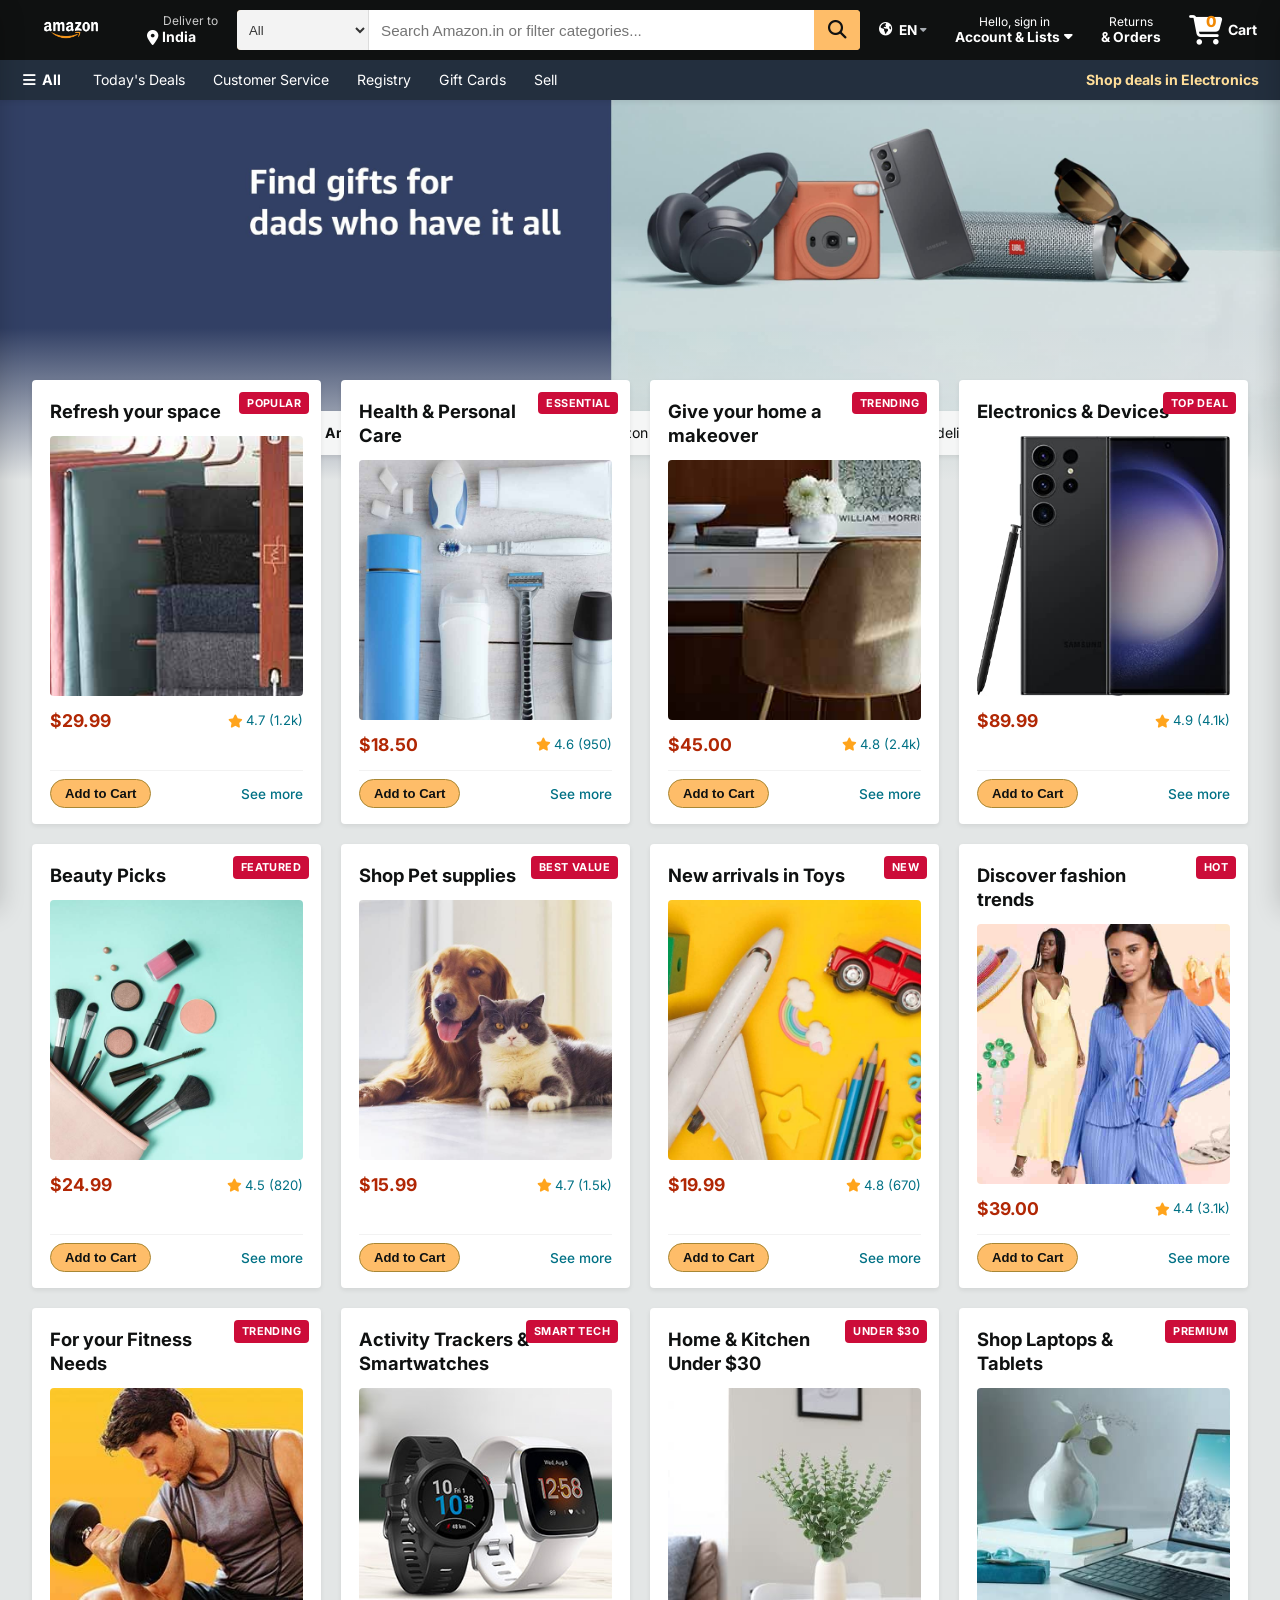
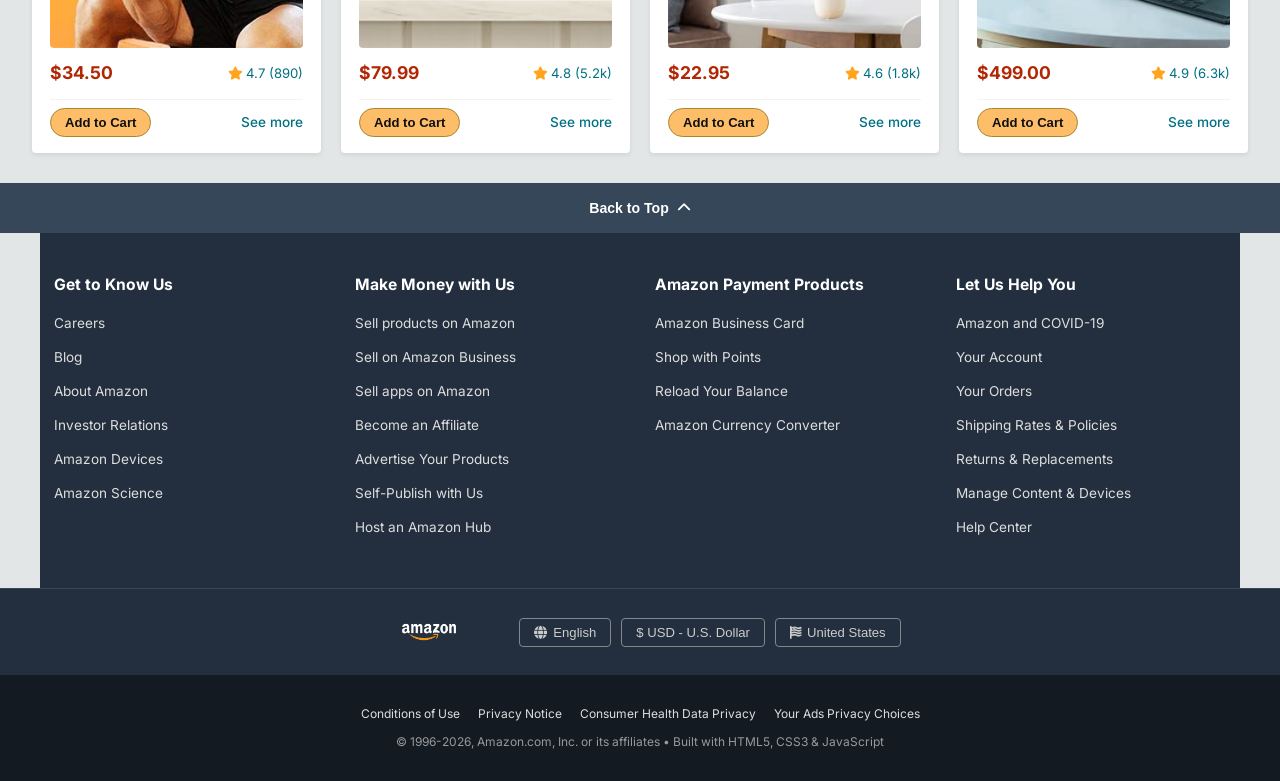
==== index.html @ bc676dbf "feat: modernize UI, add JavaScript interactivity, CMS schema, responsive layout and recruiter-ready " ====
<!DOCTYPE html>
<html lang="en">
  <head>
    <meta charset="UTF-8" />
    <meta http-equiv="X-UA-Compatible" content="IE=edge" />
    <meta name="viewport" content="width=device-width, initial-scale=1.0" />
    
    <!-- SEO & Metadata -->
    <title>Amazon Clone - Modern Responsive E-Commerce UI</title>
    <meta
      name="description"
      content="Modern Amazon Website Clone built with HTML5, CSS3, and JavaScript. Features responsive layout, interactive search filtering, modular CMS-driven catalog, and cart management."
    />
    <meta name="keywords" content="Amazon Clone, Frontend, HTML5, CSS3, JavaScript, Responsive Web Design, CMS Authoring" />
    <meta name="author" content="Ganesh Badar" />
    
    <!-- Open Graph / Social Sharing -->
    <meta property="og:title" content="Amazon Clone UI - HTML5, CSS3 & JavaScript" />
    <meta property="og:description" content="Responsive Amazon homepage clone with dynamic search, cart system, and mobile drawer." />
    <meta property="og:type" content="website" />
    
    <!-- Favicon -->
    <link rel="icon" type="image/png" href="amazon_logo.png" />

    <!-- Google Fonts -->
    <link rel="preconnect" href="https://fonts.googleapis.com" />
    <link rel="preconnect" href="https://fonts.gstatic.com" crossorigin />
    <link
      href="https://fonts.googleapis.com/css2?family=Inter:wght@400;500;600;700&display=swap"
      rel="stylesheet"
    />

    <!-- Font Awesome Icons -->
    <link
      rel="stylesheet"
      href="https://cdnjs.cloudflare.com/ajax/libs/font-awesome/6.5.1/css/all.min.css"
      crossorigin="anonymous"
      referrerpolicy="no-referrer"
    />

    <!-- Stylesheet -->
    <link rel="stylesheet" href="style.css" />
  </head>
  <body>
    <!-- Top Skip Link for Accessibility -->
    <a href="#main-content" class="skip-link">Skip to main content</a>

    <!-- Toast Notification -->
    <div id="toast" class="toast" role="alert" aria-live="polite"></div>

    <!-- HEADER / NAVIGATION -->
    <header role="banner">
      <nav class="navbar" aria-label="Main Navigation">
        <!-- Logo -->
        <a href="index.html" class="nav-logo border" aria-label="Amazon Home">
          <div class="logo" role="img" aria-label="Amazon Logo"></div>
        </a>

        <!-- Deliver to Location -->
        <button
          type="button"
          class="nav-address border"
          id="locationBtn"
          aria-label="Choose delivery location"
        >
          <p class="add-first">Deliver to</p>
          <div class="address-icon">
            <i class="fa-solid fa-location-dot" aria-hidden="true"></i>
            <span class="add-second" id="currentLocation">India</span>
          </div>
        </button>

        <!-- Search Bar with Category Filter -->
        <form class="nav-search" id="searchForm" role="search">
          <label for="searchCategory" class="sr-only">Search Category</label>
          <select class="search-select" id="searchCategory" aria-label="Select category">
            <option value="all">All</option>
            <option value="Electronics">Electronics</option>
            <option value="Home">Home & Kitchen</option>
            <option value="Beauty">Beauty & Health</option>
            <option value="Fashion">Fashion</option>
            <option value="Fitness">Fitness</option>
            <option value="Toys">Toys & Games</option>
          </select>
          
          <label for="searchInput" class="sr-only">Search Products</label>
          <input
            type="text"
            id="searchInput"
            class="search-input"
            placeholder="Search Amazon.in or filter categories..."
            autocomplete="off"
            aria-label="Search Amazon"
          />

          <button
            type="button"
            class="clear-search-btn"
            id="clearSearchBtn"
            aria-label="Clear search"
            style="display: none;"
          >
            <i class="fa-solid fa-xmark" aria-hidden="true"></i>
          </button>

          <button type="submit" class="search-icon" id="searchSubmitBtn" aria-label="Submit search">
            <i class="fa-solid fa-magnifying-glass" aria-hidden="true"></i>
          </button>
        </form>

        <!-- Language Selector -->
        <div class="map-icon border dropdown-trigger" id="langSelector" tabindex="0" role="button" aria-haspopup="true" aria-expanded="false" aria-label="Language selector">
          <i class="fa-solid fa-earth-americas" aria-hidden="true"></i>
          <div class="lang-text">
            <span class="lang-code" id="selectedLang">EN</span>
            <i class="fa-solid fa-caret-down sort-down" aria-hidden="true"></i>
          </div>
          <!-- Language Dropdown -->
          <ul class="dropdown-menu" id="langMenu" role="menu">
            <li role="menuitem" data-lang="EN" class="active"><i class="fa-solid fa-check"></i> English - EN</li>
            <li role="menuitem" data-lang="ES"><i class="fa-solid fa-check"></i> Español - ES</li>
            <li role="menuitem" data-lang="HI"><i class="fa-solid fa-check"></i> हिन्दी - HI</li>
            <li role="menuitem" data-lang="FR"><i class="fa-solid fa-check"></i> Français - FR</li>
          </ul>
        </div>

        <!-- Account & Lists -->
        <a href="#signin" class="nav-signin border" id="accountBtn" aria-label="Your Account and Lists">
          <span class="nav-first">Hello, sign in</span>
          <span class="nav-second">Account & Lists <i class="fa-solid fa-caret-down" aria-hidden="true"></i></span>
        </a>

        <!-- Returns & Orders -->
        <a href="#orders" class="nav-return border" id="ordersBtn" aria-label="Returns and Orders">
          <span class="nav-first">Returns</span>
          <span class="nav-second">& Orders</span>
        </a>

        <!-- Cart with Interactive Badge -->
        <button
          type="button"
          class="nav-cart border"
          id="cartBtn"
          aria-label="Shopping Cart, 0 items"
        >
          <div class="cart-icon-container">
            <i class="fa-solid fa-cart-shopping" aria-hidden="true"></i>
            <span class="cart-badge" id="cartCount">0</span>
          </div>
          <span class="cart-label">Cart</span>
        </button>
      </nav>

      <!-- SUB-NAVIGATION / SECONDARY BAR -->
      <div class="panel">
        <button type="button" class="panel-all border" id="openMenuBtn" aria-label="Open All Categories Menu">
          <i class="fa-solid fa-bars" aria-hidden="true"></i>
          <span>All</span>
        </button>

        <ul class="panel-options" role="menubar">
          <li role="none"><a role="menuitem" href="#deals" class="panel-link">Today's Deals</a></li>
          <li role="none"><a role="menuitem" href="#customer-service" class="panel-link">Customer Service</a></li>
          <li role="none"><a role="menuitem" href="#registry" class="panel-link">Registry</a></li>
          <li role="none"><a role="menuitem" href="#gift-cards" class="panel-link">Gift Cards</a></li>
          <li role="none"><a role="menuitem" href="#sell" class="panel-link">Sell</a></li>
        </ul>

        <div class="panel-deals">
          <a href="#electronics-deals" class="panel-link highlight-deal">Shop deals in Electronics</a>
        </div>
      </div>
    </header>

    <!-- SIDE NAVIGATION DRAWER (Amazon-style Sidebar) -->
    <aside id="sideDrawer" class="side-drawer" aria-label="All Categories Menu" aria-hidden="true">
      <div class="drawer-header">
        <i class="fa-solid fa-circle-user" aria-hidden="true"></i>
        <span>Hello, Sign in</span>
        <button type="button" class="drawer-close-btn" id="closeMenuBtn" aria-label="Close Menu">
          <i class="fa-solid fa-xmark" aria-hidden="true"></i>
        </button>
      </div>
      <div class="drawer-content">
        <div class="drawer-section">
          <h3>Digital Content & Devices</h3>
          <ul>
            <li><a href="#amazon-music">Amazon Music <i class="fa-solid fa-chevron-right"></i></a></li>
            <li><a href="#kindle">Kindle E-readers & Books <i class="fa-solid fa-chevron-right"></i></a></li>
            <li><a href="#appstore">Amazon Appstore <i class="fa-solid fa-chevron-right"></i></a></li>
          </ul>
        </div>
        <div class="drawer-section">
          <h3>Shop by Department</h3>
          <ul>
            <li><a href="#electronics" data-category="Electronics">Electronics <i class="fa-solid fa-chevron-right"></i></a></li>
            <li><a href="#home" data-category="Home">Home & Kitchen <i class="fa-solid fa-chevron-right"></i></a></li>
            <li><a href="#beauty" data-category="Beauty">Beauty & Health <i class="fa-solid fa-chevron-right"></i></a></li>
            <li><a href="#fashion" data-category="Fashion">Fashion & Apparel <i class="fa-solid fa-chevron-right"></i></a></li>
            <li><a href="#fitness" data-category="Fitness">Sports & Fitness <i class="fa-solid fa-chevron-right"></i></a></li>
          </ul>
        </div>
        <div class="drawer-section">
          <h3>Programs & Features</h3>
          <ul>
            <li><a href="#gift-cards">Gift Cards</a></li>
            <li><a href="#amazon-live">Amazon Live</a></li>
            <li><a href="#international">International Shopping</a></li>
          </ul>
        </div>
        <div class="drawer-section">
          <h3>Help & Settings</h3>
          <ul>
            <li><a href="#account">Your Account</a></li>
            <li><a href="#customer-service">Customer Service</a></li>
            <li><a href="#signin">Sign Out</a></li>
          </ul>
        </div>
      </div>
    </aside>
    <div id="drawerOverlay" class="drawer-overlay" tabindex="-1"></div>

    <!-- CART SLIDE-OUT DRAWER -->
    <aside id="cartDrawer" class="cart-drawer" aria-label="Shopping Cart Drawer" aria-hidden="true">
      <div class="cart-drawer-header">
        <h2><i class="fa-solid fa-cart-shopping"></i> Shopping Cart</h2>
        <button type="button" class="cart-close-btn" id="closeCartBtn" aria-label="Close Cart">
          <i class="fa-solid fa-xmark"></i>
        </button>
      </div>
      <div class="cart-drawer-body" id="cartDrawerItems">
        <!-- Rendered dynamically via JavaScript -->
        <div class="empty-cart-view">
          <i class="fa-solid fa-basket-shopping empty-icon"></i>
          <p>Your Amazon Cart is empty.</p>
          <small>Check out items below and click "Add to Cart" to start shopping!</small>
        </div>
      </div>
      <div class="cart-drawer-footer" id="cartDrawerFooter">
        <div class="cart-subtotal">
          <span>Subtotal (<span id="cartTotalItems">0</span> items):</span>
          <strong id="cartTotalPrice">$0.00</strong>
        </div>
        <button type="button" class="btn-checkout" id="checkoutBtn">Proceed to Checkout</button>
        <button type="button" class="btn-clear-cart" id="clearCartBtn">Clear Cart</button>
      </div>
    </aside>
    <div id="cartOverlay" class="drawer-overlay" tabindex="-1"></div>

    <!-- LOCATION MODAL -->
    <div id="locationModal" class="modal" role="dialog" aria-modal="true" aria-labelledby="modalTitle" aria-hidden="true">
      <div class="modal-dialog">
        <div class="modal-header">
          <h3 id="modalTitle">Choose your delivery location</h3>
          <button type="button" class="modal-close" id="closeLocationModal" aria-label="Close modal">
            <i class="fa-solid fa-xmark"></i>
          </button>
        </div>
        <div class="modal-body">
          <p class="modal-subtitle">Delivery options and delivery speeds may vary for different locations.</p>
          <div class="form-group">
            <label for="countrySelect">Select Country / Region:</label>
            <select id="countrySelect" class="form-control">
              <option value="India">India</option>
              <option value="United States">United States</option>
              <option value="United Kingdom">United Kingdom</option>
              <option value="Canada">Canada</option>
              <option value="Germany">Germany</option>
              <option value="Australia">Australia</option>
            </select>
          </div>
          <div class="form-group">
            <label for="pincodeInput">Or enter a postal code:</label>
            <div class="pincode-row">
              <input type="text" id="pincodeInput" class="form-control" placeholder="e.g. 110001 or 90210" maxlength="10" />
              <button type="button" class="btn-apply" id="applyPincodeBtn">Apply</button>
            </div>
          </div>
        </div>
        <div class="modal-footer">
          <button type="button" class="btn-save-location" id="saveLocationBtn">Done</button>
        </div>
      </div>
    </div>
    <div id="modalOverlay" class="drawer-overlay" tabindex="-1"></div>

    <!-- MAIN CONTENT -->
    <main id="main-content" role="main">
      <!-- HERO BANNER SECTION -->
      <section class="hero-section" aria-label="Hero Promotion Banner">
        <div class="hero-msg" role="region" aria-label="Regional Notice">
          <p>
            You are currently browsing the modern <strong>Amazon Clone UI</strong>.
            You can also shop on Amazon India for millions of products with fast local delivery.
            <a href="https://www.amazon.in" target="_blank" rel="noopener noreferrer">
              Click here to visit amazon.in <i class="fa-solid fa-arrow-up-right-from-square" aria-hidden="true"></i>
            </a>
          </p>
        </div>
      </section>

      <!-- FILTER STATUS BAR (Appears on Search / Filter) -->
      <section class="filter-status-bar" id="filterStatusBar" style="display: none;">
        <span id="filterStatusText">Showing all results</span>
        <button type="button" id="resetFilterBtn" class="btn-reset-filter">
          <i class="fa-solid fa-rotate-left"></i> Reset Filter
        </button>
      </section>

      <!-- CMS-DRIVEN PRODUCT SHOP SECTION -->
      <section class="shop-section" id="shopSection" aria-label="Product Categories & Deals">
        <!-- Rendered dynamically by app.js (CMS Hydration) with fallback markup -->

        <!-- Card 1 -->
        <article class="box" data-id="1" data-category="Home" data-title="Refresh your space">
          <div class="box-content">
            <span class="box-badge">Popular</span>
            <h2>Refresh your space</h2>
            <div class="box-img" style="background-image: url('box1_image.jpg')" role="img" aria-label="Refresh your space"></div>
            <div class="box-meta">
              <span class="box-price">$29.99</span>
              <span class="box-rating"><i class="fa-solid fa-star"></i> 4.7 (1.2k)</span>
            </div>
            <div class="box-actions">
              <button type="button" class="btn-add-cart" data-id="1">Add to Cart</button>
              <a href="#see-more-1" class="see-more-link">See more</a>
            </div>
          </div>
        </article>

        <!-- Card 2 -->
        <article class="box" data-id="2" data-category="Beauty" data-title="Health & Personal Care">
          <div class="box-content">
            <span class="box-badge">Essential</span>
            <h2>Health & Personal Care</h2>
            <div class="box-img" style="background-image: url('box2_image.jpg')" role="img" aria-label="Health and Personal Care"></div>
            <div class="box-meta">
              <span class="box-price">$18.50</span>
              <span class="box-rating"><i class="fa-solid fa-star"></i> 4.6 (950)</span>
            </div>
            <div class="box-actions">
              <button type="button" class="btn-add-cart" data-id="2">Add to Cart</button>
              <a href="#see-more-2" class="see-more-link">See more</a>
            </div>
          </div>
        </article>

        <!-- Card 3 -->
        <article class="box" data-id="3" data-category="Home" data-title="Give your home a makeover">
          <div class="box-content">
            <span class="box-badge">Trending</span>
            <h2>Give your home a makeover</h2>
            <div class="box-img" style="background-image: url('box3_image.jpg')" role="img" aria-label="Give your home a makeover"></div>
            <div class="box-meta">
              <span class="box-price">$45.00</span>
              <span class="box-rating"><i class="fa-solid fa-star"></i> 4.8 (2.4k)</span>
            </div>
            <div class="box-actions">
              <button type="button" class="btn-add-cart" data-id="3">Add to Cart</button>
              <a href="#see-more-3" class="see-more-link">See more</a>
            </div>
          </div>
        </article>

        <!-- Card 4 -->
        <article class="box" data-id="4" data-category="Electronics" data-title="Electronics & Devices">
          <div class="box-content">
            <span class="box-badge">Top Deal</span>
            <h2>Electronics & Devices</h2>
            <div class="box-img" style="background-image: url('box4_image.jpg')" role="img" aria-label="Electronics and Devices"></div>
            <div class="box-meta">
              <span class="box-price">$89.99</span>
              <span class="box-rating"><i class="fa-solid fa-star"></i> 4.9 (4.1k)</span>
            </div>
            <div class="box-actions">
              <button type="button" class="btn-add-cart" data-id="4">Add to Cart</button>
              <a href="#see-more-4" class="see-more-link">See more</a>
            </div>
          </div>
        </article>

        <!-- Card 5 -->
        <article class="box" data-id="5" data-category="Beauty" data-title="Beauty Picks">
          <div class="box-content">
            <span class="box-badge">Featured</span>
            <h2>Beauty Picks</h2>
            <div class="box-img" style="background-image: url('box5_image.jpg')" role="img" aria-label="Beauty Picks"></div>
            <div class="box-meta">
              <span class="box-price">$24.99</span>
              <span class="box-rating"><i class="fa-solid fa-star"></i> 4.5 (820)</span>
            </div>
            <div class="box-actions">
              <button type="button" class="btn-add-cart" data-id="5">Add to Cart</button>
              <a href="#see-more-5" class="see-more-link">See more</a>
            </div>
          </div>
        </article>

        <!-- Card 6 -->
        <article class="box" data-id="6" data-category="Home" data-title="Shop Pet supplies">
          <div class="box-content">
            <span class="box-badge">Best Value</span>
            <h2>Shop Pet supplies</h2>
            <div class="box-img" style="background-image: url('box6_image.jpg')" role="img" aria-label="Shop Pet supplies"></div>
            <div class="box-meta">
              <span class="box-price">$15.99</span>
              <span class="box-rating"><i class="fa-solid fa-star"></i> 4.7 (1.5k)</span>
            </div>
            <div class="box-actions">
              <button type="button" class="btn-add-cart" data-id="6">Add to Cart</button>
              <a href="#see-more-6" class="see-more-link">See more</a>
            </div>
          </div>
        </article>

        <!-- Card 7 -->
        <article class="box" data-id="7" data-category="Toys" data-title="New arrivals in Toys">
          <div class="box-content">
            <span class="box-badge">New</span>
            <h2>New arrivals in Toys</h2>
            <div class="box-img" style="background-image: url('box7_image.jpg')" role="img" aria-label="New arrivals in Toys"></div>
            <div class="box-meta">
              <span class="box-price">$19.99</span>
              <span class="box-rating"><i class="fa-solid fa-star"></i> 4.8 (670)</span>
            </div>
            <div class="box-actions">
              <button type="button" class="btn-add-cart" data-id="7">Add to Cart</button>
              <a href="#see-more-7" class="see-more-link">See more</a>
            </div>
          </div>
        </article>

        <!-- Card 8 -->
        <article class="box" data-id="8" data-category="Fashion" data-title="Discover fashion trends">
          <div class="box-content">
            <span class="box-badge">Hot</span>
            <h2>Discover fashion trends</h2>
            <div class="box-img" style="background-image: url('box8_image.jpg')" role="img" aria-label="Discover fashion trends"></div>
            <div class="box-meta">
              <span class="box-price">$39.00</span>
              <span class="box-rating"><i class="fa-solid fa-star"></i> 4.4 (3.1k)</span>
            </div>
            <div class="box-actions">
              <button type="button" class="btn-add-cart" data-id="8">Add to Cart</button>
              <a href="#see-more-8" class="see-more-link">See more</a>
            </div>
          </div>
        </article>

        <!-- Card 9 -->
        <article class="box" data-id="9" data-category="Fitness" data-title="For your Fitness Needs">
          <div class="box-content">
            <span class="box-badge">Trending</span>
            <h2>For your Fitness Needs</h2>
            <div class="box-img" style="background-image: url('box9_image.jpg')" role="img" aria-label="For your Fitness Needs"></div>
            <div class="box-meta">
              <span class="box-price">$34.50</span>
              <span class="box-rating"><i class="fa-solid fa-star"></i> 4.7 (890)</span>
            </div>
            <div class="box-actions">
              <button type="button" class="btn-add-cart" data-id="9">Add to Cart</button>
              <a href="#see-more-9" class="see-more-link">See more</a>
            </div>
          </div>
        </article>

        <!-- Card 10 -->
        <article class="box" data-id="10" data-category="Electronics" data-title="Activity Trackers & Smartwatches">
          <div class="box-content">
            <span class="box-badge">Smart Tech</span>
            <h2>Activity Trackers & Smartwatches</h2>
            <div class="box-img" style="background-image: url('box10_image.jpg')" role="img" aria-label="Activity trackers and smartwatches"></div>
            <div class="box-meta">
              <span class="box-price">$79.99</span>
              <span class="box-rating"><i class="fa-solid fa-star"></i> 4.8 (5.2k)</span>
            </div>
            <div class="box-actions">
              <button type="button" class="btn-add-cart" data-id="10">Add to Cart</button>
              <a href="#see-more-10" class="see-more-link">See more</a>
            </div>
          </div>
        </article>

        <!-- Card 11 -->
        <article class="box" data-id="11" data-category="Home" data-title="Home & Kitchen Under $30">
          <div class="box-content">
            <span class="box-badge">Under $30</span>
            <h2>Home & Kitchen Under $30</h2>
            <div class="box-img" style="background-image: url('box11_image.jpg')" role="img" aria-label="Home and Kitchen under 30 dollars"></div>
            <div class="box-meta">
              <span class="box-price">$22.95</span>
              <span class="box-rating"><i class="fa-solid fa-star"></i> 4.6 (1.8k)</span>
            </div>
            <div class="box-actions">
              <button type="button" class="btn-add-cart" data-id="11">Add to Cart</button>
              <a href="#see-more-11" class="see-more-link">See more</a>
            </div>
          </div>
        </article>

        <!-- Card 12 -->
        <article class="box" data-id="12" data-category="Electronics" data-title="Shop Laptops & Tablets">
          <div class="box-content">
            <span class="box-badge">Premium</span>
            <h2>Shop Laptops & Tablets</h2>
            <div class="box-img" style="background-image: url('box12_image.jpg')" role="img" aria-label="Shop Laptops and Tablets"></div>
            <div class="box-meta">
              <span class="box-price">$499.00</span>
              <span class="box-rating"><i class="fa-solid fa-star"></i> 4.9 (6.3k)</span>
            </div>
            <div class="box-actions">
              <button type="button" class="btn-add-cart" data-id="12">Add to Cart</button>
              <a href="#see-more-12" class="see-more-link">See more</a>
            </div>
          </div>
        </article>
      </section>

      <!-- EMPTY SEARCH STATE (Hidden by default) -->
      <section class="no-results-view" id="noResultsView" style="display: none;">
        <i class="fa-solid fa-magnifying-glass"></i>
        <h3>No matching products found</h3>
        <p>Try checking your spelling or using more general search terms.</p>
        <button type="button" class="btn-reset-filter" id="noResultsResetBtn">Show All Products</button>
      </section>
    </main>

    <!-- FOOTER -->
    <footer role="contentinfo">
      <!-- Back to Top Button -->
      <button type="button" class="foot-panel1" id="backToTopBtn" aria-label="Back to top of page">
        Back to Top <i class="fa-solid fa-chevron-up" aria-hidden="true"></i>
      </button>

      <!-- Navigation Links Grid -->
      <div class="foot-panel2">
        <div class="foot-column">
          <h3>Get to Know Us</h3>
          <ul>
            <li><a href="#careers">Careers</a></li>
            <li><a href="#blog">Blog</a></li>
            <li><a href="#about">About Amazon</a></li>
            <li><a href="#investors">Investor Relations</a></li>
            <li><a href="#devices">Amazon Devices</a></li>
            <li><a href="#science">Amazon Science</a></li>
          </ul>
        </div>

        <div class="foot-column">
          <h3>Make Money with Us</h3>
          <ul>
            <li><a href="#sell">Sell products on Amazon</a></li>
            <li><a href="#business">Sell on Amazon Business</a></li>
            <li><a href="#apps">Sell apps on Amazon</a></li>
            <li><a href="#affiliate">Become an Affiliate</a></li>
            <li><a href="#advertise">Advertise Your Products</a></li>
            <li><a href="#self-publish">Self-Publish with Us</a></li>
            <li><a href="#hub">Host an Amazon Hub</a></li>
          </ul>
        </div>

        <div class="foot-column">
          <h3>Amazon Payment Products</h3>
          <ul>
            <li><a href="#business-card">Amazon Business Card</a></li>
            <li><a href="#points">Shop with Points</a></li>
            <li><a href="#reload">Reload Your Balance</a></li>
            <li><a href="#currency">Amazon Currency Converter</a></li>
          </ul>
        </div>

        <div class="foot-column">
          <h3>Let Us Help You</h3>
          <ul>
            <li><a href="#covid">Amazon and COVID-19</a></li>
            <li><a href="#account">Your Account</a></li>
            <li><a href="#orders">Your Orders</a></li>
            <li><a href="#shipping">Shipping Rates & Policies</a></li>
            <li><a href="#returns">Returns & Replacements</a></li>
            <li><a href="#devices-manage">Manage Content & Devices</a></li>
            <li><a href="#help">Help Center</a></li>
          </ul>
        </div>
      </div>

      <!-- Footer Brand Logo & Settings -->
      <div class="foot-panel3">
        <div class="logo" role="img" aria-label="Amazon Logo"></div>
        <div class="foot-selectors">
          <button type="button" class="foot-btn" id="footLangBtn">
            <i class="fa-solid fa-globe"></i> English
          </button>
          <button type="button" class="foot-btn" id="footCurrencyBtn">
            $ USD - U.S. Dollar
          </button>
          <button type="button" class="foot-btn" id="footCountryBtn">
            <i class="fa-solid fa-flag-usa"></i> United States
          </button>
        </div>
      </div>

      <!-- Legal Links & Copyright -->
      <div class="foot-panel4">
        <div class="pages">
          <a href="#conditions">Conditions of Use</a>
          <a href="#privacy">Privacy Notice</a>
          <a href="#ads">Consumer Health Data Privacy</a>
          <a href="#choices">Your Ads Privacy Choices</a>
        </div>
        <div class="copyright">
          &copy; 1996-2026, Amazon.com, Inc. or its affiliates &bull; Built with HTML5, CSS3 & JavaScript
        </div>
      </div>
    </footer>

    <!-- Vanilla JavaScript Logic -->
    <script src="app.js"></script>
  </body>
</html>
---- style.css ----
/* ==========================================================================
   AMAZON CLONE UI - CORE DESIGN SYSTEM & STYLESHEET
   Tech Stack: HTML5, CSS3, JavaScript
   Architecture: Modular CSS with Custom Properties & Fluid Responsiveness
   ========================================================================== */

/* --------------------------------------------------------------------------
   1. CSS RESET & DESIGN TOKENS
   -------------------------------------------------------------------------- */
:root {
  /* Brand Palette */
  --amazon-nav-bg: #131921;
  --amazon-nav-belt: #0f1111;
  --amazon-subnav-bg: #232f3e;
  --amazon-yellow: #febd69;
  --amazon-yellow-hover: #f3a847;
  --amazon-orange: #f08804;
  --amazon-orange-hover: #d67400;
  --amazon-link: #007185;
  --amazon-link-hover: #c7511f;
  --amazon-body-bg: #e3e6e6;
  --amazon-card-bg: #ffffff;
  
  /* Text Colors */
  --text-primary: #0f1111;
  --text-secondary: #565959;
  --text-white: #ffffff;
  --text-muted: #cccccc;

  /* Elevation & Shadows */
  --shadow-sm: 0 2px 5px rgba(0, 0, 0, 0.08);
  --shadow-md: 0 4px 12px rgba(0, 0, 0, 0.12);
  --shadow-lg: 0 10px 24px rgba(0, 0, 0, 0.18);
  --shadow-search-focus: 0 0 0 3px rgba(240, 136, 4, 0.35);

  /* Transitions */
  --transition-fast: 0.15s ease-in-out;
  --transition-normal: 0.25s ease-in-out;
  --transition-drawer: 0.35s cubic-bezier(0.16, 1, 0.3, 1);

  /* Radii */
  --radius-sm: 4px;
  --radius-md: 8px;
  --radius-full: 9999px;
}

*,
*::before,
*::after {
  margin: 0;
  padding: 0;
  box-sizing: border-box; /* Fixed syntax from original border: border-box */
}

html {
  scroll-behavior: smooth;
  font-size: 16px;
}

body {
  font-family: 'Inter', -apple-system, BlinkMacSystemFont, 'Segoe UI', Roboto, Helvetica, Arial, sans-serif;
  background-color: var(--amazon-body-bg);
  color: var(--text-primary);
  line-height: 1.5;
  min-height: 100vh;
  display: flex;
  flex-direction: column;
  overflow-x: hidden;
}

/* Screen reader only utility */
.sr-only {
  position: absolute;
  width: 1px;
  height: 1px;
  padding: 0;
  margin: -1px;
  overflow: hidden;
  clip: rect(0, 0, 0, 0);
  border: 0;
}

/* Accessibility skip link */
.skip-link {
  position: absolute;
  top: -60px;
  left: 10px;
  background: var(--amazon-yellow);
  color: var(--amazon-nav-bg);
  padding: 10px 16px;
  font-weight: 700;
  border-radius: var(--radius-sm);
  z-index: 9999;
  text-decoration: none;
  transition: top 0.2s ease;
}
.skip-link:focus {
  top: 10px;
}

/* --------------------------------------------------------------------------
   2. REUSABLE UTILITIES & BUTTONS
   -------------------------------------------------------------------------- */
.border {
  border: 1px solid transparent;
  border-radius: var(--radius-sm);
  padding: 6px 8px;
  cursor: pointer;
  transition: border-color var(--transition-fast);
  background: transparent;
  color: inherit;
  font: inherit;
  text-decoration: none;
  display: inline-flex;
  align-items: center;
}

.border:hover,
.border:focus-visible {
  border: 1px solid var(--text-white);
  outline: none;
}

/* --------------------------------------------------------------------------
   3. HEADER & PRIMARY NAVBAR
   -------------------------------------------------------------------------- */
header {
  position: sticky;
  top: 0;
  z-index: 100;
  box-shadow: var(--shadow-sm);
}

.navbar {
  height: 60px;
  background-color: var(--amazon-nav-belt);
  color: var(--text-white);
  display: flex;
  align-items: center;
  justify-content: space-between;
  padding: 0 14px;
  gap: 10px;
}

/* Logo */
.nav-logo {
  height: 50px;
  display: flex;
  align-items: center;
  justify-content: center;
  padding: 4px 6px;
}

.logo {
  background-image: url('amazon_logo.png');
  background-size: contain;
  background-position: center;
  background-repeat: no-repeat;
  height: 38px;
  width: 100px;
}

/* Delivery Address */
.nav-address {
  display: flex;
  flex-direction: column;
  justify-content: center;
  align-items: flex-start;
  text-align: left;
  line-height: 1.2;
}

.add-first {
  color: var(--text-muted);
  font-size: 0.75rem; /* Fixed syntax error */
  margin-left: 16px;
}

.address-icon {
  display: flex;
  align-items: center;
  gap: 4px;
}

.address-icon i {
  font-size: 0.95rem;
}

.add-second {
  font-size: 0.88rem;
  font-weight: 700;
  max-width: 90px;
  white-space: nowrap;
  overflow: hidden;
  text-overflow: ellipsis;
}

/* Search Bar */
.nav-search {
  display: flex;
  flex: 1;
  max-width: 800px;
  height: 40px;
  background-color: var(--amazon-yellow);
  border-radius: var(--radius-sm);
  position: relative;
  transition: box-shadow var(--transition-fast);
}

.nav-search:focus-within {
  box-shadow: var(--shadow-search-focus);
}

.search-select {
  background-color: #f3f3f3;
  color: #333333;
  width: auto;
  min-width: 52px;
  padding: 0 8px;
  font-size: 0.82rem;
  border: none;
  border-top-left-radius: var(--radius-sm);
  border-bottom-left-radius: var(--radius-sm);
  border-right: 1px solid #dcdcdc;
  cursor: pointer;
  outline: none;
}
.search-select:hover {
  background-color: #e6e6e6;
}

.search-input {
  flex: 1;
  padding: 0 12px;
  font-size: 0.95rem;
  border: none;
  outline: none;
  color: var(--text-primary);
  background-color: #ffffff;
}

.clear-search-btn {
  background: #ffffff;
  border: none;
  padding: 0 10px;
  color: #888888;
  cursor: pointer;
  display: flex;
  align-items: center;
  justify-content: center;
  transition: color var(--transition-fast);
}
.clear-search-btn:hover {
  color: #222222;
}

.search-icon {
  width: 46px;
  display: flex;
  justify-content: center;
  align-items: center;
  font-size: 1.15rem;
  color: #111111;
  background-color: var(--amazon-yellow);
  border: none;
  border-top-right-radius: var(--radius-sm);
  border-bottom-right-radius: var(--radius-sm);
  cursor: pointer;
  transition: background-color var(--transition-fast);
}

.search-icon:hover {
  background-color: var(--amazon-yellow-hover);
}

/* Language Selector */
.map-icon {
  position: relative;
  display: flex;
  align-items: center;
  gap: 6px;
  font-size: 0.85rem;
}

.lang-text {
  display: flex;
  align-items: center;
  gap: 3px;
  font-weight: 700;
}

.sort-down {
  font-size: 0.65rem;
  color: #a7acb2;
}

.dropdown-menu {
  position: absolute;
  top: 100%;
  left: 0;
  background-color: #ffffff;
  color: var(--text-primary);
  box-shadow: var(--shadow-md);
  border-radius: var(--radius-sm);
  border: 1px solid #dddddd;
  list-style: none;
  width: 150px;
  padding: 6px 0;
  display: none;
  z-index: 1000;
}

.dropdown-menu.show {
  display: block;
}

.dropdown-menu li {
  padding: 8px 14px;
  font-size: 0.85rem;
  display: flex;
  align-items: center;
  gap: 8px;
  cursor: pointer;
  transition: background-color var(--transition-fast);
}

.dropdown-menu li:hover {
  background-color: #f0f2f2;
  color: var(--amazon-link);
}

.dropdown-menu li i {
  visibility: hidden;
  font-size: 0.75rem;
  color: var(--amazon-orange);
}

.dropdown-menu li.active i {
  visibility: visible;
}

/* Account & Orders Links */
.nav-signin,
.nav-return {
  display: flex;
  flex-direction: column;
  justify-content: center;
  line-height: 1.2;
}

.nav-first {
  font-size: 0.75rem;
  color: var(--text-white);
}

.nav-second {
  font-size: 0.86rem;
  font-weight: 700;
  color: var(--text-white);
  display: flex;
  align-items: center;
  gap: 4px;
}

/* Cart Button & Live Counter */
.nav-cart {
  display: flex;
  align-items: center;
  gap: 6px;
  position: relative;
}

.cart-icon-container {
  position: relative;
  display: flex;
  align-items: center;
}

.cart-icon-container i {
  font-size: 1.85rem;
}

.cart-badge {
  position: absolute;
  top: -4px;
  left: 13px;
  color: var(--amazon-orange);
  font-size: 0.95rem;
  font-weight: 800;
  min-width: 18px;
  text-align: center;
}

.cart-label {
  font-size: 0.88rem;
  font-weight: 700;
}

/* --------------------------------------------------------------------------
   4. SECONDARY NAVIGATION / SUB-PANEL
   -------------------------------------------------------------------------- */
.panel {
  height: 40px;
  background-color: var(--amazon-subnav-bg);
  display: flex;
  color: var(--text-white);
  align-items: center;
  padding: 0 14px;
  gap: 16px;
  font-size: 0.88rem;
  overflow-x: auto;
  white-space: nowrap;
}

.panel-all {
  display: flex;
  align-items: center;
  gap: 6px;
  font-weight: 700;
  font-size: 0.9rem;
}

.panel-options {
  display: flex;
  list-style: none;
  gap: 14px;
  align-items: center;
}

.panel-link {
  color: var(--text-white);
  text-decoration: none;
  padding: 5px 6px;
  border: 1px solid transparent;
  border-radius: var(--radius-sm);
  transition: border-color var(--transition-fast);
}

.panel-link:hover {
  border-color: var(--text-white);
}

.panel-deals {
  margin-left: auto;
}

.highlight-deal {
  font-weight: 700;
  color: #ffde99;
}

/* --------------------------------------------------------------------------
   5. SIDE NAVIGATION DRAWER (Amazon 'All' Menu)
   -------------------------------------------------------------------------- */
.side-drawer {
  position: fixed;
  top: 0;
  left: 0;
  width: 360px;
  max-width: 85vw;
  height: 100vh;
  background-color: #ffffff;
  z-index: 1000;
  transform: translateX(-100%);
  transition: transform var(--transition-drawer);
  display: flex;
  flex-direction: column;
  box-shadow: var(--shadow-lg);
}

.side-drawer.open {
  transform: translateX(0);
}

.drawer-header {
  height: 54px;
  background-color: var(--amazon-subnav-bg);
  color: var(--text-white);
  display: flex;
  align-items: center;
  padding: 0 20px;
  gap: 12px;
  font-size: 1.15rem;
  font-weight: 700;
}

.drawer-header i {
  font-size: 1.6rem;
}

.drawer-close-btn {
  margin-left: auto;
  background: transparent;
  border: none;
  color: var(--text-white);
  font-size: 1.4rem;
  cursor: pointer;
  padding: 4px;
  display: flex;
  align-items: center;
}

.drawer-content {
  flex: 1;
  overflow-y: auto;
  padding: 16px 0;
}

.drawer-section {
  border-bottom: 1px solid #e7e7e7;
  padding-bottom: 14px;
  margin-bottom: 14px;
}

.drawer-section h3 {
  font-size: 0.95rem;
  color: #111111;
  font-weight: 700;
  padding: 8px 24px;
  text-transform: uppercase;
  letter-spacing: 0.5px;
}

.drawer-section ul {
  list-style: none;
}

.drawer-section li a {
  display: flex;
  justify-content: space-between;
  align-items: center;
  padding: 10px 24px;
  color: #333333;
  text-decoration: none;
  font-size: 0.9rem;
  transition: background-color var(--transition-fast), color var(--transition-fast);
}

.drawer-section li a:hover {
  background-color: #f1f2f2;
  color: var(--amazon-link);
}

.drawer-section li a i {
  font-size: 0.75rem;
  color: #888888;
}

/* Drawers backdrop overlay */
.drawer-overlay {
  position: fixed;
  top: 0;
  left: 0;
  width: 100vw;
  height: 100vh;
  background-color: rgba(0, 0, 0, 0.65);
  backdrop-filter: blur(2px);
  z-index: 999;
  opacity: 0;
  visibility: hidden;
  transition: opacity var(--transition-normal);
}

.drawer-overlay.open {
  opacity: 1;
  visibility: visible;
}

/* --------------------------------------------------------------------------
   6. CART SLIDE-OUT DRAWER
   -------------------------------------------------------------------------- */
.cart-drawer {
  position: fixed;
  top: 0;
  right: 0;
  width: 420px;
  max-width: 90vw;
  height: 100vh;
  background-color: #ffffff;
  z-index: 1000;
  transform: translateX(100%);
  transition: transform var(--transition-drawer);
  display: flex;
  flex-direction: column;
  box-shadow: var(--shadow-lg);
}

.cart-drawer.open {
  transform: translateX(0);
}

.cart-drawer-header {
  height: 60px;
  background-color: var(--amazon-nav-belt);
  color: var(--text-white);
  display: flex;
  align-items: center;
  justify-content: space-between;
  padding: 0 20px;
}

.cart-drawer-header h2 {
  font-size: 1.15rem;
  display: flex;
  align-items: center;
  gap: 10px;
}

.cart-close-btn {
  background: transparent;
  border: none;
  color: var(--text-white);
  font-size: 1.3rem;
  cursor: pointer;
}

.cart-drawer-body {
  flex: 1;
  overflow-y: auto;
  padding: 18px;
  background-color: #f8f9f9;
}

.empty-cart-view {
  text-align: center;
  padding: 60px 20px;
  color: var(--text-secondary);
}

.empty-cart-view .empty-icon {
  font-size: 3.5rem;
  color: #cccccc;
  margin-bottom: 14px;
}

.empty-cart-view p {
  font-size: 1.1rem;
  font-weight: 700;
  color: var(--text-primary);
  margin-bottom: 6px;
}

.cart-item-card {
  display: flex;
  gap: 12px;
  background: #ffffff;
  padding: 14px;
  border-radius: var(--radius-md);
  margin-bottom: 12px;
  box-shadow: var(--shadow-sm);
  align-items: center;
}

.cart-item-img {
  width: 65px;
  height: 65px;
  background-size: cover;
  background-position: center;
  border-radius: var(--radius-sm);
  border: 1px solid #eeeeee;
  flex-shrink: 0;
}

.cart-item-info {
  flex: 1;
}

.cart-item-title {
  font-size: 0.9rem;
  font-weight: 600;
  margin-bottom: 4px;
}

.cart-item-price {
  font-size: 0.95rem;
  font-weight: 700;
  color: #b12704;
}

.cart-item-controls {
  display: flex;
  align-items: center;
  gap: 8px;
  margin-top: 6px;
}

.btn-qty {
  width: 24px;
  height: 24px;
  border: 1px solid #cccccc;
  background: #f0f2f2;
  border-radius: var(--radius-sm);
  cursor: pointer;
  font-weight: 700;
  display: inline-flex;
  align-items: center;
  justify-content: center;
}

.btn-remove-item {
  background: transparent;
  border: none;
  color: var(--amazon-link);
  font-size: 0.78rem;
  cursor: pointer;
  margin-left: auto;
  text-decoration: underline;
}

.cart-drawer-footer {
  padding: 18px 20px;
  border-top: 1px solid #e3e6e6;
  background-color: #ffffff;
}

.cart-subtotal {
  display: flex;
  justify-content: space-between;
  align-items: center;
  font-size: 1.05rem;
  margin-bottom: 14px;
}

.btn-checkout {
  width: 100%;
  padding: 12px;
  background-color: var(--amazon-yellow);
  color: var(--text-primary);
  font-weight: 700;
  font-size: 0.95rem;
  border: none;
  border-radius: var(--radius-full);
  cursor: pointer;
  box-shadow: var(--shadow-sm);
  transition: background-color var(--transition-fast);
}

.btn-checkout:hover {
  background-color: var(--amazon-yellow-hover);
}

.btn-clear-cart {
  width: 100%;
  padding: 8px;
  background: transparent;
  color: var(--text-secondary);
  border: 1px solid #d5d9d9;
  border-radius: var(--radius-full);
  font-size: 0.85rem;
  margin-top: 8px;
  cursor: pointer;
}

/* --------------------------------------------------------------------------
   7. LOCATION MODAL
   -------------------------------------------------------------------------- */
.modal {
  position: fixed;
  top: 0;
  left: 0;
  width: 100vw;
  height: 100vh;
  z-index: 1001;
  display: flex;
  align-items: center;
  justify-content: center;
  opacity: 0;
  visibility: hidden;
  transition: opacity var(--transition-normal);
}

.modal.open {
  opacity: 1;
  visibility: visible;
}

.modal-dialog {
  background: #ffffff;
  width: 440px;
  max-width: 90vw;
  border-radius: var(--radius-md);
  box-shadow: var(--shadow-lg);
  overflow: hidden;
  animation: modalScale 0.25s ease-out;
}

@keyframes modalScale {
  from {
    transform: scale(0.92);
  }
  to {
    transform: scale(1);
  }
}

.modal-header {
  background-color: #f0f2f2;
  padding: 14px 20px;
  display: flex;
  justify-content: space-between;
  align-items: center;
  border-bottom: 1px solid #d5d9d9;
}

.modal-header h3 {
  font-size: 1rem;
  font-weight: 700;
}

.modal-close {
  background: transparent;
  border: none;
  font-size: 1.2rem;
  cursor: pointer;
  color: #555555;
}

.modal-body {
  padding: 20px;
}

.modal-subtitle {
  font-size: 0.82rem;
  color: var(--text-secondary);
  margin-bottom: 16px;
}

.form-group {
  margin-bottom: 16px;
}

.form-group label {
  display: block;
  font-size: 0.85rem;
  font-weight: 600;
  margin-bottom: 6px;
}

.form-control {
  width: 100%;
  padding: 8px 12px;
  border: 1px solid #888c8c;
  border-radius: var(--radius-sm);
  font-size: 0.9rem;
  outline: none;
}

.form-control:focus {
  border-color: var(--amazon-orange);
  box-shadow: var(--shadow-search-focus);
}

.pincode-row {
  display: flex;
  gap: 8px;
}

.btn-apply {
  padding: 8px 16px;
  background-color: #e7e9ec;
  border: 1px solid #8d9096;
  border-radius: var(--radius-sm);
  font-size: 0.85rem;
  cursor: pointer;
  font-weight: 600;
}

.modal-footer {
  padding: 12px 20px;
  background-color: #f0f2f2;
  text-align: right;
  border-top: 1px solid #d5d9d9;
}

.btn-save-location {
  padding: 8px 24px;
  background-color: var(--amazon-yellow);
  border: 1px solid #a88734;
  border-radius: var(--radius-sm);
  font-weight: 700;
  font-size: 0.88rem;
  cursor: pointer;
}

/* --------------------------------------------------------------------------
   8. HERO BANNER SECTION
   -------------------------------------------------------------------------- */
.hero-section {
  background-image: linear-gradient(to bottom, rgba(0, 0, 0, 0) 60%, var(--amazon-body-bg) 100%),
    url('hero_image.jpg');
  background-size: cover;
  background-position: center top;
  min-height: 380px;
  display: flex;
  justify-content: center;
  align-items: flex-end;
  padding-bottom: 25px;
  position: relative;
}

.hero-msg {
  background-color: #f5f6f6;
  color: var(--text-primary);
  min-height: 44px;
  padding: 10px 20px;
  display: flex;
  align-items: center;
  justify-content: center;
  font-size: 0.88rem;
  width: 95%;
  max-width: 1460px;
  border-radius: var(--radius-sm);
  box-shadow: var(--shadow-sm);
  text-align: center;
  z-index: 2;
}

.hero-msg a {
  color: var(--amazon-link);
  font-weight: 600;
  text-decoration: none;
  margin-left: 6px;
  display: inline-flex;
  align-items: center;
  gap: 4px;
}

.hero-msg a:hover {
  color: var(--amazon-link-hover);
  text-decoration: underline;
}

/* --------------------------------------------------------------------------
   9. FILTER STATUS BAR
   -------------------------------------------------------------------------- */
.filter-status-bar {
  max-width: 1460px;
  margin: 10px auto 0;
  width: 95%;
  background: #ffffff;
  padding: 10px 18px;
  border-radius: var(--radius-sm);
  box-shadow: var(--shadow-sm);
  display: flex;
  justify-content: space-between;
  align-items: center;
  font-size: 0.9rem;
  font-weight: 600;
}

.btn-reset-filter {
  background: var(--amazon-yellow);
  border: 1px solid #d5a32b;
  padding: 6px 14px;
  border-radius: var(--radius-full);
  font-size: 0.82rem;
  font-weight: 700;
  cursor: pointer;
  display: inline-flex;
  align-items: center;
  gap: 6px;
}

/* --------------------------------------------------------------------------
   10. CMS-DRIVEN PRODUCT SHOP SECTION (FLUID GRID)
   -------------------------------------------------------------------------- */
.shop-section {
  display: grid;
  grid-template-columns: repeat(4, 1fr);
  gap: 20px;
  max-width: 1460px;
  width: 95%;
  margin: -100px auto 30px;
  position: relative;
  z-index: 3;
}

.box {
  background-color: var(--amazon-card-bg);
  padding: 20px 18px 16px;
  border-radius: var(--radius-sm);
  box-shadow: var(--shadow-sm);
  display: flex;
  flex-direction: column;
  transition: transform var(--transition-normal), box-shadow var(--transition-normal);
  position: relative;
  overflow: hidden;
}

.box:hover {
  transform: translateY(-4px);
  box-shadow: var(--shadow-md);
}

.box-content {
  display: flex;
  flex-direction: column;
  height: 100%;
}

.box-badge {
  position: absolute;
  top: 12px;
  right: 12px;
  background-color: #cc0c39;
  color: #ffffff;
  font-size: 0.68rem;
  font-weight: 700;
  padding: 3px 8px;
  border-radius: var(--radius-sm);
  text-transform: uppercase;
  letter-spacing: 0.4px;
}

.box h2 {
  font-size: 1.15rem;
  font-weight: 700;
  color: var(--text-primary);
  line-height: 1.3;
  margin-bottom: 12px;
  padding-right: 60px;
}

.box-img {
  height: 260px;
  background-size: cover;
  background-position: center;
  background-repeat: no-repeat;
  margin-bottom: 12px;
  border-radius: var(--radius-sm);
  transition: transform 0.3s ease;
}

.box:hover .box-img {
  transform: scale(1.02);
}

.box-meta {
  display: flex;
  justify-content: space-between;
  align-items: center;
  margin-bottom: 12px;
  font-size: 0.88rem;
}

.box-price {
  font-size: 1.1rem;
  font-weight: 700;
  color: #b12704;
}

.box-rating {
  color: #007185;
  font-size: 0.82rem;
  display: flex;
  align-items: center;
  gap: 3px;
}

.box-rating i {
  color: #ffa41c;
}

.box-actions {
  margin-top: auto;
  display: flex;
  align-items: center;
  justify-content: space-between;
  padding-top: 8px;
  border-top: 1px solid #f2f2f2;
}

.btn-add-cart {
  background-color: var(--amazon-yellow);
  color: var(--text-primary);
  border: 1px solid #a88734;
  border-radius: var(--radius-full);
  padding: 6px 14px;
  font-size: 0.82rem;
  font-weight: 600;
  cursor: pointer;
  transition: background-color var(--transition-fast);
}

.btn-add-cart:hover {
  background-color: var(--amazon-yellow-hover);
}

.see-more-link {
  color: var(--amazon-link);
  font-size: 0.85rem;
  text-decoration: none;
  font-weight: 500;
}

.see-more-link:hover {
  color: var(--amazon-link-hover);
  text-decoration: underline;
}

/* No results fallback view */
.no-results-view {
  background: #ffffff;
  max-width: 600px;
  margin: 30px auto;
  padding: 40px 20px;
  border-radius: var(--radius-md);
  text-align: center;
  box-shadow: var(--shadow-sm);
}

.no-results-view i {
  font-size: 3rem;
  color: #aab2b8;
  margin-bottom: 14px;
}

.no-results-view h3 {
  font-size: 1.25rem;
  margin-bottom: 8px;
}

.no-results-view p {
  color: var(--text-secondary);
  font-size: 0.9rem;
  margin-bottom: 18px;
}

/* --------------------------------------------------------------------------
   11. TOAST NOTIFICATION
   -------------------------------------------------------------------------- */
.toast {
  position: fixed;
  bottom: 24px;
  right: 24px;
  background-color: #0f1111;
  color: #ffffff;
  padding: 12px 20px;
  border-radius: var(--radius-md);
  box-shadow: var(--shadow-lg);
  font-size: 0.9rem;
  font-weight: 600;
  display: flex;
  align-items: center;
  gap: 10px;
  z-index: 2000;
  opacity: 0;
  transform: translateY(20px);
  pointer-events: none;
  transition: opacity 0.25s ease, transform 0.25s ease;
  border-left: 4px solid var(--amazon-yellow);
}

.toast.show {
  opacity: 1;
  transform: translateY(0);
  pointer-events: auto;
}

/* --------------------------------------------------------------------------
   12. FOOTER SECTION
   -------------------------------------------------------------------------- */
footer {
  margin-top: auto;
  width: 100%;
}

.foot-panel1 {
  width: 100%;
  background-color: #37475a;
  color: var(--text-white);
  height: 50px;
  display: flex;
  justify-content: center;
  align-items: center;
  font-size: 0.88rem;
  font-weight: 600;
  border: none;
  cursor: pointer;
  gap: 8px;
  transition: background-color var(--transition-fast);
}

.foot-panel1:hover {
  background-color: #485769;
}

.foot-panel2 {
  background-color: var(--amazon-subnav-bg);
  color: var(--text-white);
  padding: 40px 14px;
  display: grid;
  grid-template-columns: repeat(4, 1fr);
  max-width: 1200px;
  margin: 0 auto;
  gap: 30px;
}

.foot-column h3 {
  font-size: 0.98rem;
  font-weight: 700;
  margin-bottom: 14px;
}

.foot-column ul {
  list-style: none;
}

.foot-column ul li {
  margin-bottom: 10px;
}

.foot-column ul li a {
  color: #dddddd;
  text-decoration: none;
  font-size: 0.85rem;
  transition: color var(--transition-fast);
}

.foot-column ul li a:hover {
  color: var(--text-white);
  text-decoration: underline;
}

.foot-panel3 {
  background-color: var(--amazon-subnav-bg);
  border-top: 1px solid #3a4553;
  padding: 24px 14px;
  display: flex;
  justify-content: center;
  align-items: center;
  gap: 40px;
  flex-wrap: wrap;
}

.foot-selectors {
  display: flex;
  gap: 10px;
  flex-wrap: wrap;
}

.foot-btn {
  background: transparent;
  border: 1px solid #848688;
  color: #cccccc;
  padding: 6px 14px;
  border-radius: var(--radius-sm);
  font-size: 0.82rem;
  cursor: pointer;
  display: flex;
  align-items: center;
  gap: 6px;
  transition: border-color var(--transition-fast), color var(--transition-fast);
}

.foot-btn:hover {
  border-color: #ffffff;
  color: #ffffff;
}

.foot-panel4 {
  background-color: #131a22;
  color: #999999;
  padding: 30px 14px;
  text-align: center;
  font-size: 0.75rem;
}

.pages {
  display: flex;
  justify-content: center;
  gap: 18px;
  margin-bottom: 10px;
  flex-wrap: wrap;
}

.pages a {
  color: #dddddd;
  text-decoration: none;
}

.pages a:hover {
  text-decoration: underline;
}

.copyright {
  color: #999999;
}

/* --------------------------------------------------------------------------
   13. MEDIA QUERIES (FLUID RESPONSIVE BREAKPOINTS)
   -------------------------------------------------------------------------- */

/* Large Tablets / Small Desktops */
@media (max-width: 1200px) {
  .shop-section {
    grid-template-columns: repeat(3, 1fr);
    margin-top: -60px;
  }

  .nav-search {
    max-width: 550px;
  }
}

/* Tablets */
@media (max-width: 900px) {
  .shop-section {
    grid-template-columns: repeat(2, 1fr);
    margin-top: -40px;
  }

  .foot-panel2 {
    grid-template-columns: repeat(2, 1fr);
    gap: 24px;
  }

  .nav-address,
  .map-icon,
  .panel-deals {
    display: none;
  }

  .panel-options {
    gap: 8px;
  }
}

/* Mobile Devices */
@media (max-width: 600px) {
  .navbar {
    height: auto;
    flex-wrap: wrap;
    padding: 8px 10px;
    gap: 6px;
  }

  .nav-logo {
    height: 40px;
  }

  .logo {
    width: 80px;
    height: 30px;
  }

  .nav-signin,
  .nav-return {
    display: none; /* Accessible in side drawer */
  }

  .nav-search {
    order: 3;
    width: 100%;
    max-width: 100%;
    margin: 4px 0;
  }

  .search-select {
    display: none;
  }

  .hero-section {
    min-height: 240px;
    padding-bottom: 15px;
  }

  .hero-msg {
    font-size: 0.78rem;
    padding: 8px 12px;
  }

  .shop-section {
    grid-template-columns: 1fr;
    margin-top: 15px;
  }

  .box {
    padding: 16px 14px;
  }

  .box-img {
    height: 220px;
  }

  .foot-panel2 {
    grid-template-columns: 1fr;
    padding: 24px 16px;
  }

  .pages {
    gap: 10px;
  }
}
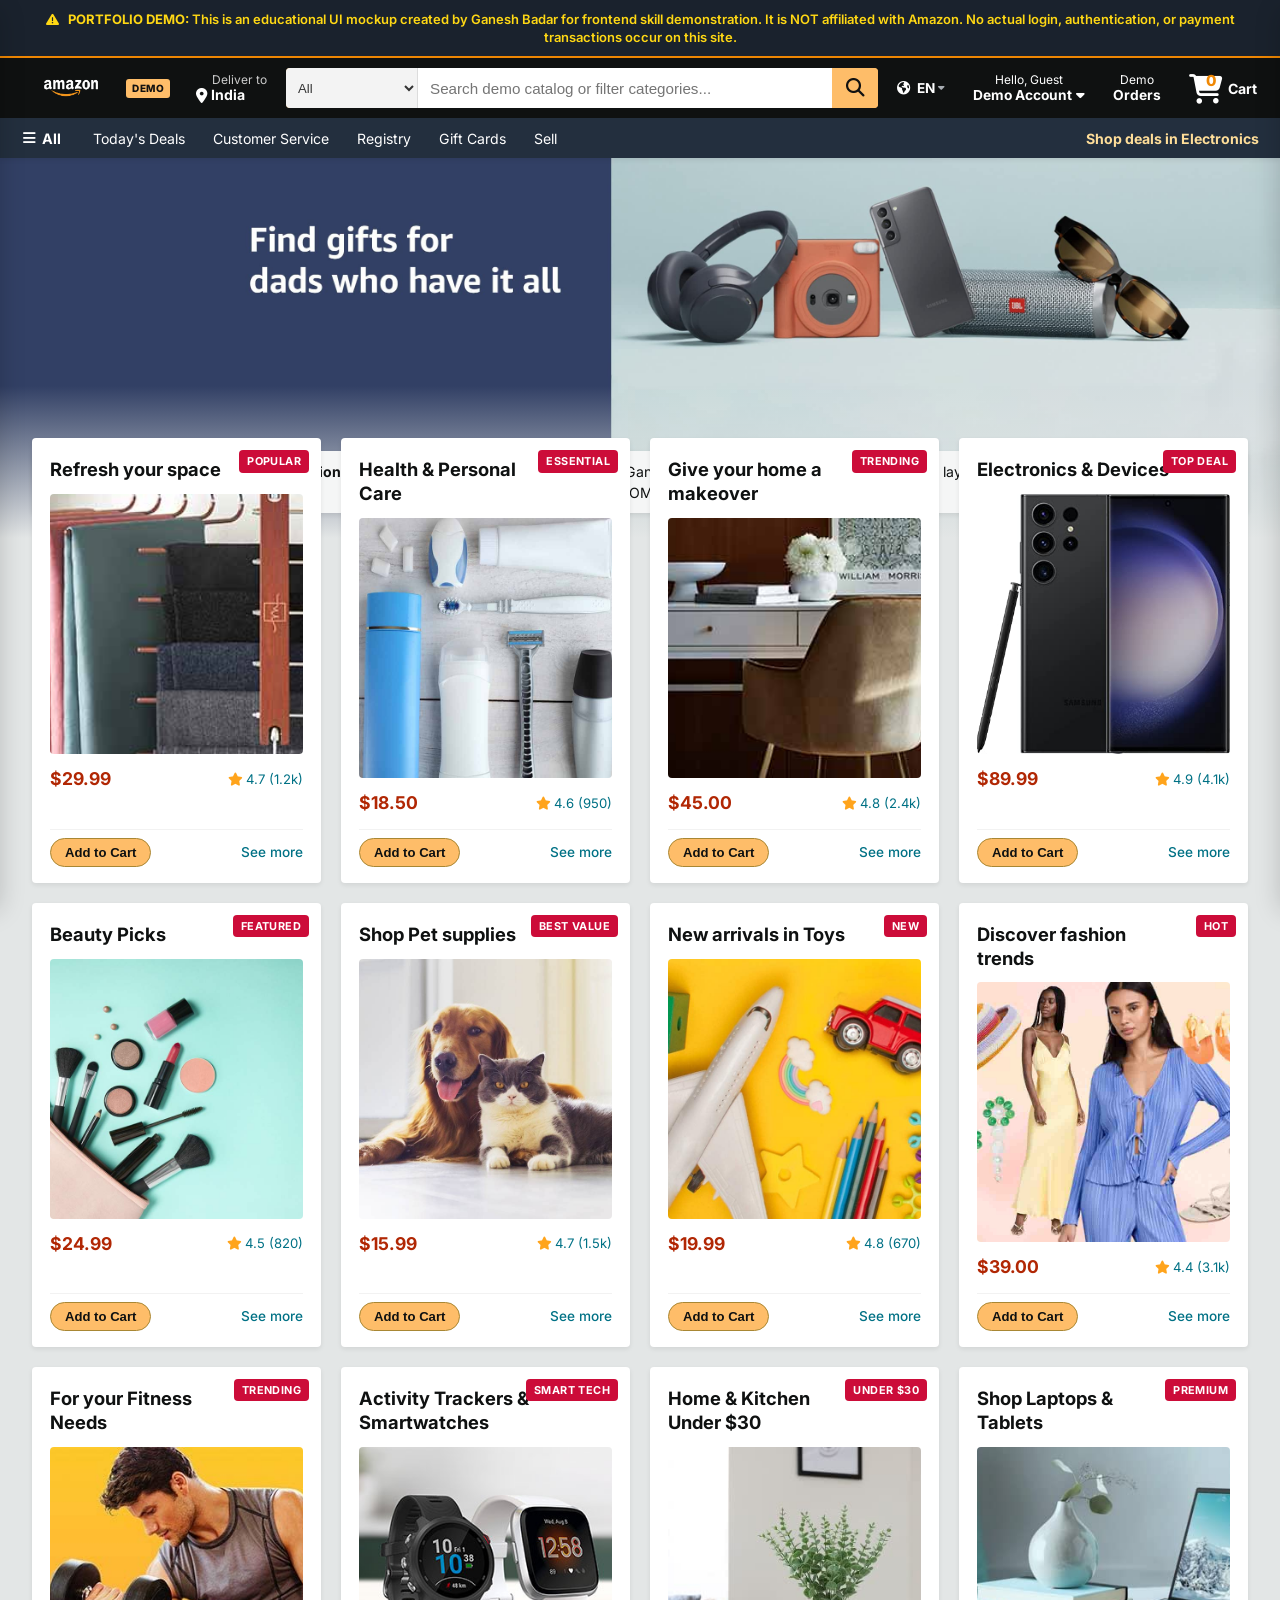
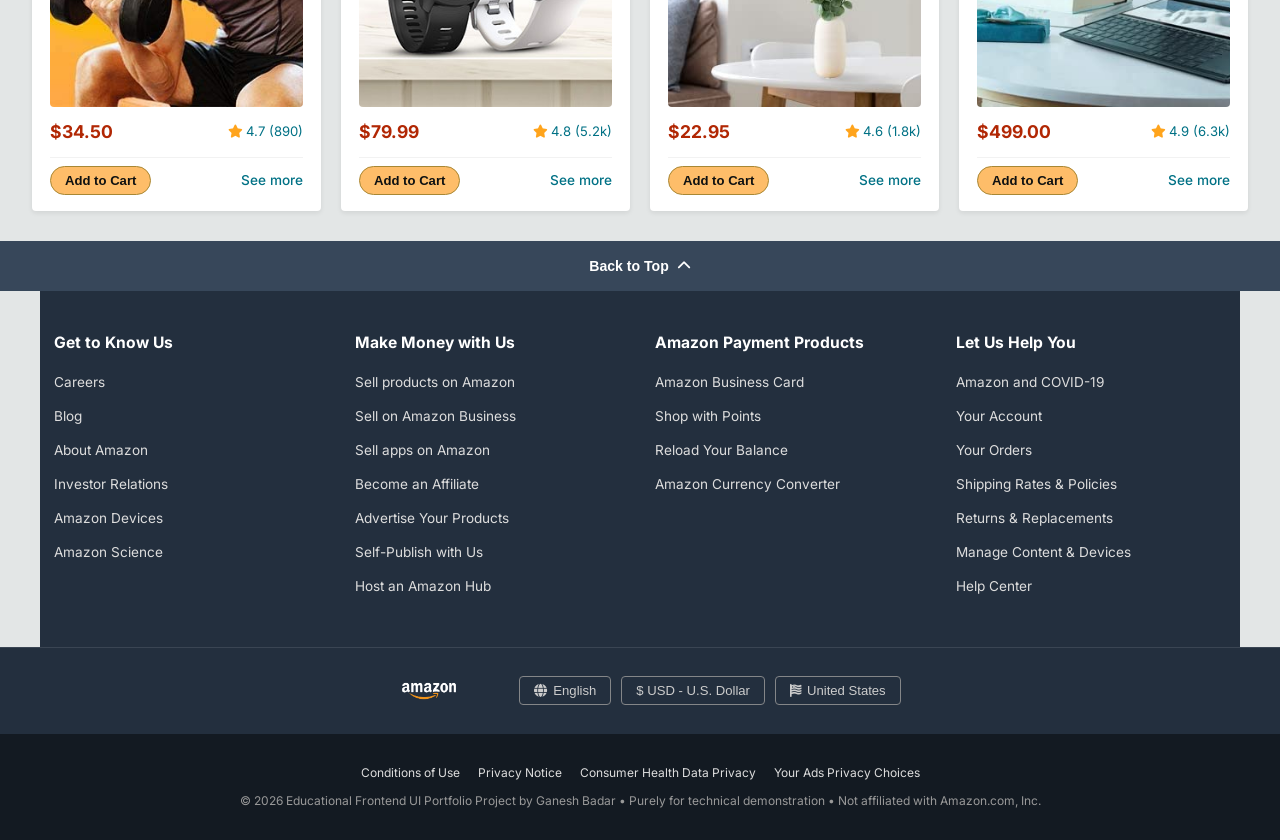
==== commit 779d6aef: "fix(security): add prominent educational disclaimer and sanitize mock labels to prevent Safe Browsin" ====
--- a/index.html
+++ b/index.html
@@ -6,17 +6,17 @@
     <meta name="viewport" content="width=device-width, initial-scale=1.0" />
     
     <!-- SEO & Metadata -->
-    <title>Amazon Clone - Modern Responsive E-Commerce UI</title>
+    <title>Educational E-Commerce UI Demo | Frontend Portfolio Showcase</title>
     <meta
       name="description"
-      content="Modern Amazon Website Clone built with HTML5, CSS3, and JavaScript. Features responsive layout, interactive search filtering, modular CMS-driven catalog, and cart management."
+      content="Educational E-Commerce UI layout clone built with HTML5, CSS3, and JavaScript by Ganesh Badar for portfolio skill demonstration. Not affiliated with Amazon."
     />
-    <meta name="keywords" content="Amazon Clone, Frontend, HTML5, CSS3, JavaScript, Responsive Web Design, CMS Authoring" />
+    <meta name="keywords" content="Frontend Portfolio, HTML5, CSS3, JavaScript, Responsive Web Design, UI Clone, Educational Demo" />
     <meta name="author" content="Ganesh Badar" />
     
     <!-- Open Graph / Social Sharing -->
-    <meta property="og:title" content="Amazon Clone UI - HTML5, CSS3 & JavaScript" />
-    <meta property="og:description" content="Responsive Amazon homepage clone with dynamic search, cart system, and mobile drawer." />
+    <meta property="og:title" content="Educational E-Commerce UI Demo | Ganesh Badar" />
+    <meta property="og:description" content="Responsive UI demo featuring dynamic search, cart system, and mobile drawer for portfolio review." />
     <meta property="og:type" content="website" />
     
     <!-- Favicon -->
@@ -45,15 +45,24 @@
     <!-- Top Skip Link for Accessibility -->
     <a href="#main-content" class="skip-link">Skip to main content</a>
 
+    <!-- EDUCATIONAL DEMO DISCLAIMER BANNER (Prevents Safe Browsing / Phishing False Positives) -->
+    <div class="educational-banner" style="background: #1a222d; color: #ffd814; padding: 10px 18px; font-size: 13px; text-align: center; border-bottom: 2px solid #f08804; font-weight: 600; line-height: 1.4;">
+      <i class="fa-solid fa-triangle-exclamation" style="margin-right: 6px;"></i>
+      <strong>PORTFOLIO DEMO:</strong> This is an educational UI mockup created by Ganesh Badar for frontend skill demonstration. It is NOT affiliated with Amazon. No actual login, authentication, or payment transactions occur on this site.
+    </div>
+
     <!-- Toast Notification -->
     <div id="toast" class="toast" role="alert" aria-live="polite"></div>
 
     <!-- HEADER / NAVIGATION -->
     <header role="banner">
       <nav class="navbar" aria-label="Main Navigation">
-        <!-- Logo -->
-        <a href="index.html" class="nav-logo border" aria-label="Amazon Home">
-          <div class="logo" role="img" aria-label="Amazon Logo"></div>
+        <!-- Logo with DEMO tag -->
+        <a href="index.html" class="nav-logo border" aria-label="Demo E-Commerce Home">
+          <div style="display: flex; align-items: center; gap: 5px;">
+            <div class="logo" role="img" aria-label="Demo Logo"></div>
+            <span style="background: #febd69; color: #111; font-size: 10px; font-weight: 800; padding: 2px 6px; border-radius: 3px; letter-spacing: 0.5px;">DEMO</span>
+          </div>
         </a>
 
         <!-- Deliver to Location -->
@@ -88,9 +97,9 @@
             type="text"
             id="searchInput"
             class="search-input"
-            placeholder="Search Amazon.in or filter categories..."
+            placeholder="Search demo catalog or filter categories..."
             autocomplete="off"
-            aria-label="Search Amazon"
+            aria-label="Search demo catalog"
           />
 
           <button
@@ -124,16 +133,16 @@
           </ul>
         </div>
 
-        <!-- Account & Lists -->
-        <a href="#signin" class="nav-signin border" id="accountBtn" aria-label="Your Account and Lists">
-          <span class="nav-first">Hello, sign in</span>
-          <span class="nav-second">Account & Lists <i class="fa-solid fa-caret-down" aria-hidden="true"></i></span>
+        <!-- Account Demo -->
+        <a href="#demo-account" class="nav-signin border" id="accountBtn" aria-label="Demo Account Showcase">
+          <span class="nav-first">Hello, Guest</span>
+          <span class="nav-second">Demo Account <i class="fa-solid fa-caret-down" aria-hidden="true"></i></span>
         </a>
 
         <!-- Returns & Orders -->
-        <a href="#orders" class="nav-return border" id="ordersBtn" aria-label="Returns and Orders">
-          <span class="nav-first">Returns</span>
-          <span class="nav-second">& Orders</span>
+        <a href="#orders" class="nav-return border" id="ordersBtn" aria-label="Demo Orders">
+          <span class="nav-first">Demo</span>
+          <span class="nav-second">Orders</span>
         </a>
 
         <!-- Cart with Interactive Badge -->
@@ -176,7 +185,7 @@
     <aside id="sideDrawer" class="side-drawer" aria-label="All Categories Menu" aria-hidden="true">
       <div class="drawer-header">
         <i class="fa-solid fa-circle-user" aria-hidden="true"></i>
-        <span>Hello, Sign in</span>
+        <span>Demo Guest Profile</span>
         <button type="button" class="drawer-close-btn" id="closeMenuBtn" aria-label="Close Menu">
           <i class="fa-solid fa-xmark" aria-hidden="true"></i>
         </button>
@@ -211,9 +220,9 @@
         <div class="drawer-section">
           <h3>Help & Settings</h3>
           <ul>
-            <li><a href="#account">Your Account</a></li>
-            <li><a href="#customer-service">Customer Service</a></li>
-            <li><a href="#signin">Sign Out</a></li>
+            <li><a href="#account">Demo Account Settings</a></li>
+            <li><a href="#customer-service">Customer Support Demo</a></li>
+            <li><a href="#close" id="sideDrawerCloseLink">Close Menu</a></li>
           </ul>
         </div>
       </div>
@@ -288,13 +297,10 @@
     <main id="main-content" role="main">
       <!-- HERO BANNER SECTION -->
       <section class="hero-section" aria-label="Hero Promotion Banner">
-        <div class="hero-msg" role="region" aria-label="Regional Notice">
+        <div class="hero-msg" role="region" aria-label="Educational Notice">
           <p>
-            You are currently browsing the modern <strong>Amazon Clone UI</strong>.
-            You can also shop on Amazon India for millions of products with fast local delivery.
-            <a href="https://www.amazon.in" target="_blank" rel="noopener noreferrer">
-              Click here to visit amazon.in <i class="fa-solid fa-arrow-up-right-from-square" aria-hidden="true"></i>
-            </a>
+            You are currently browsing an <strong>Educational E-Commerce UI Prototype</strong> designed by Ganesh Badar.
+            Demonstrating modern CSS Grid layouts, fluid responsiveness, and Vanilla JavaScript DOM interactivity.
           </p>
         </div>
       </section>
@@ -608,7 +614,7 @@
           <a href="#choices">Your Ads Privacy Choices</a>
         </div>
         <div class="copyright">
-          &copy; 1996-2026, Amazon.com, Inc. or its affiliates &bull; Built with HTML5, CSS3 & JavaScript
+          &copy; 2026 Educational Frontend UI Portfolio Project by Ganesh Badar &bull; Purely for technical demonstration &bull; Not affiliated with Amazon.com, Inc.
         </div>
       </div>
     </footer>
